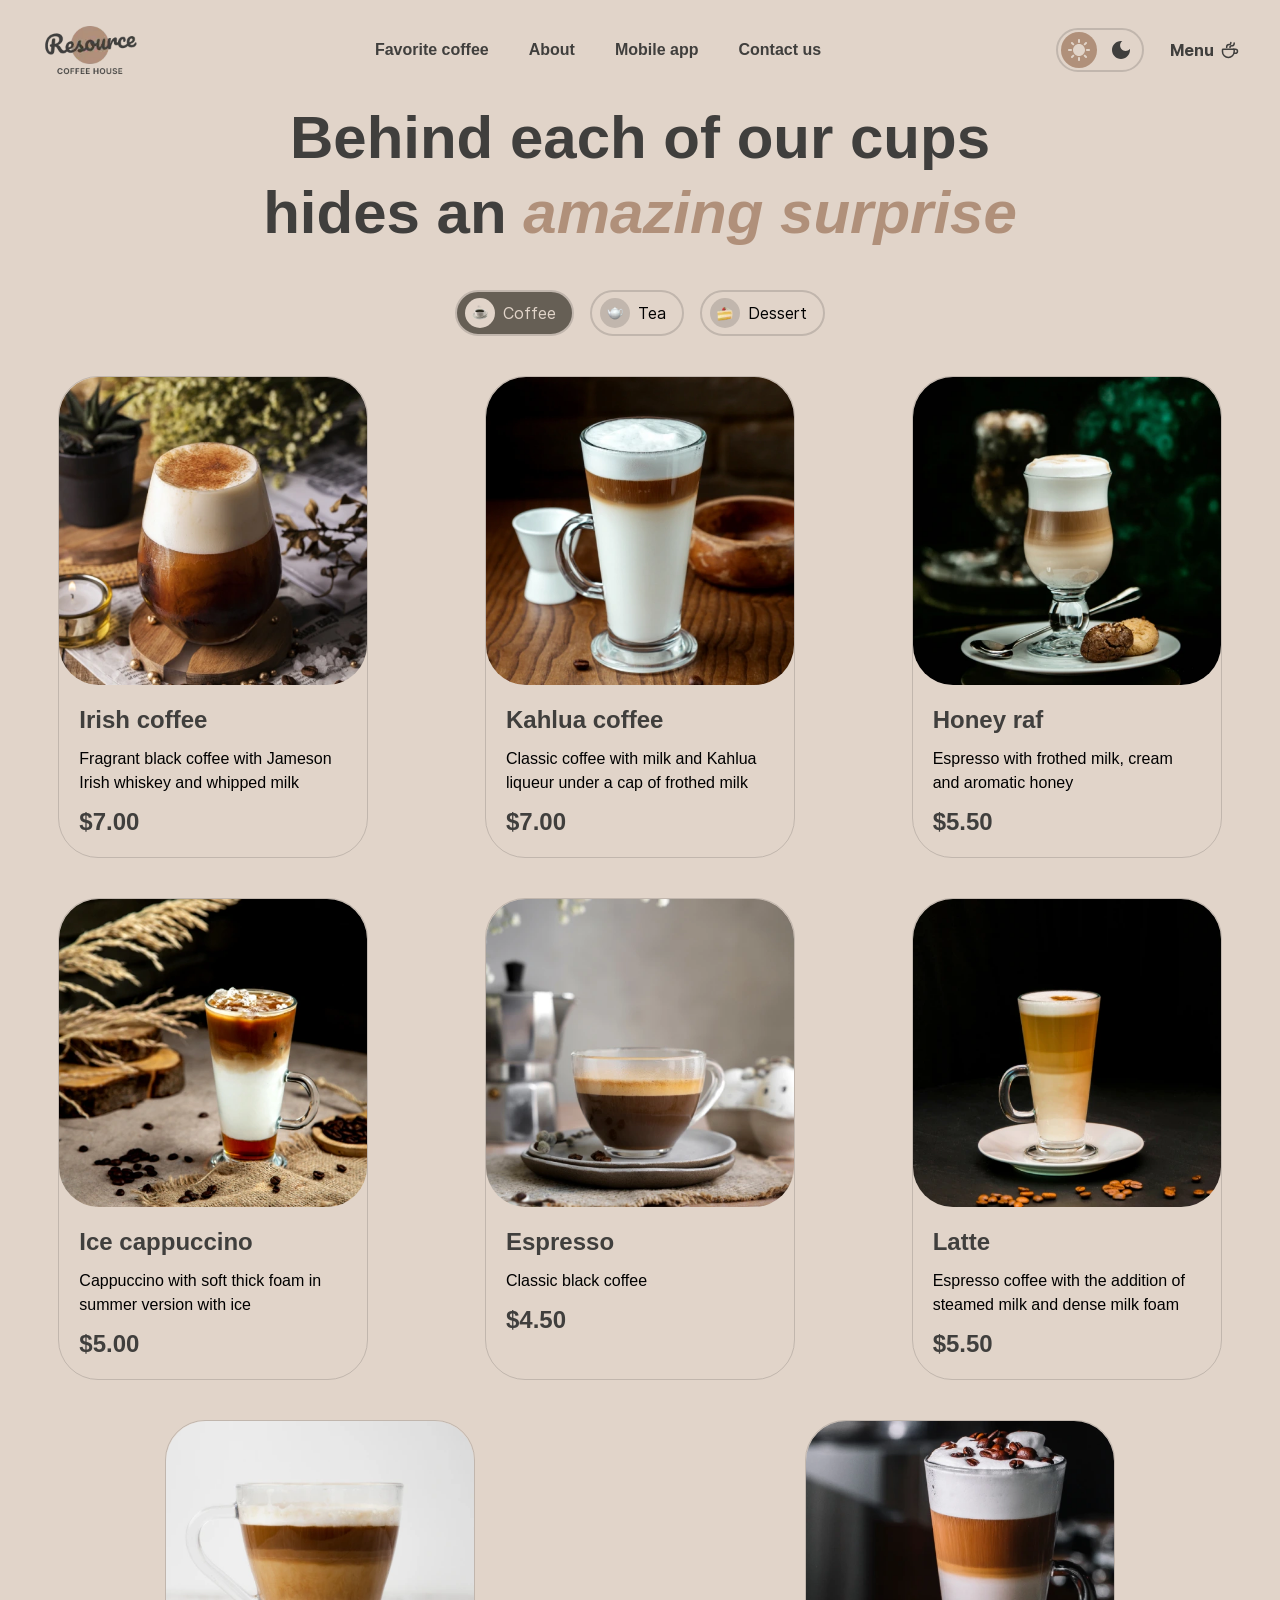
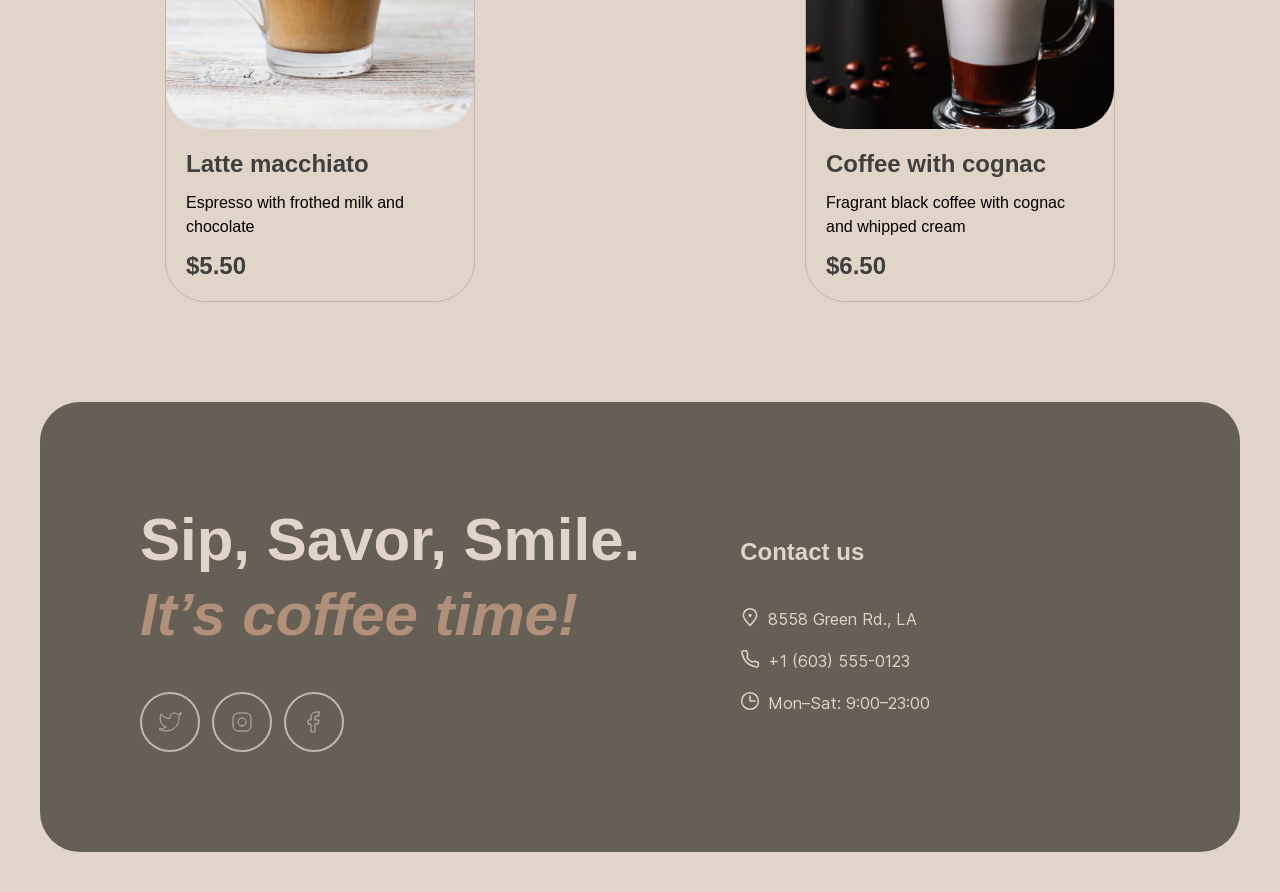
==== category.html @ 5b62dd8b "feat: add footer" ====
<!DOCTYPE html>
<html lang="en">
<head>
  <meta charset="UTF-8">
  <meta name="viewport" content="width=device-width, initial-scale=1.0">
  <link rel="icon" type="image/svg+xml" href="./assets/coffee-cup-icon.svg">
  <link rel="stylesheet" href="./css/reset.css">
  <link rel="stylesheet" href="./css/fonts.css">
  <link rel="stylesheet" href="./css/style.css">
  <script src="./index.js" defer></script>
  <title>Coffee House</title>
</head>
<body>
  <header class="header">
    <div class="container">
      <div class="header__wrapper">
          <a href="/" class="header__logo">
            <img src="./assets/main-logo.webp" alt="Coffee house logo" class="header__logo-img">
          </a>

          <nav class="header__nav nav">
            <ul class="nav__list">
              <li class="nav__item">
                <a href="./#favorite" class="nav__link">Favorite coffee</a>
              </li>
              <li class="nav__item">
                <a href="./#about" class="nav__link">About</a>
              </li>
              <li class="nav__item">
                <a href="./#mobile_app" class="nav__link">Mobile app</a>
              </li>
              <li class="nav__item">
                <a href="./#contact_us" class="nav__link">Contact us</a>
              </li>
            </ul>
          </nav>

          <div class="header__panel">
            <div class="header__theme">
              <div class="header__theme-item header__theme-item_light header__theme_active"></div>
              <div class="header__theme-item header__theme-item_dark"></div>
            </div>

            <div class="header__burger burger">
              <button type="button" class="burger__btn">
                Menu
              </button>
            </div>
          </div>
      </div>
    </div>
  </header>

  <main class="main__category">
    <div class="container">
      <h1 class="main__title">
        Behind each of our cups hides an 
        <span class="text-accent">
          amazing surprise
        </span>
      </h1>

      <div class="category__wrapper">
        <div class="categories">
          <button type="button" class="categories__item categories__item_active">
            <span class="categories__item-wrapper">
              <span class="categories__item-coffee"></span>
            </span>
            Coffee
          </button>
          <button type="button" class="categories__item">
            <span class="categories__item-wrapper">
              <span class="categories__item-tea"></span>
            </span>
            Tea
          </button>
          <button type="button" class="categories__item">
            <span class="categories__item-wrapper">
              <span class="categories__item-desert"></span>
            </span>
            Dessert
          </button>
        </div>

        <div class="categories__list">
          <div class="categories__card">
            <img src="./assets/coffee-1.webp" alt="Irish coffee" class="categories__preview">
            <div class="categories__info">
              <h2 class="categories__title">Irish coffee</h2>
              <p class="categories__description">Fragrant black coffee with Jameson Irish whiskey and whipped milk</p>
              <span class="categories__price">$7.00</span>
            </div>
          </div>

          <div class="categories__card">
            <img src="./assets/coffee-2.webp" alt="Kahlua coffee" class="categories__preview">
            <div class="categories__info">
              <h2 class="categories__title">Kahlua coffee</h2>
              <p class="categories__description">Classic coffee with milk and Kahlua liqueur under a cap of frothed milk</p>
              <span class="categories__price">$7.00</span>
            </div>
          </div>

          <div class="categories__card">
            <img src="./assets/coffee-3.webp" alt="Honey raf" class="categories__preview">
            <div class="categories__info">
              <h2 class="categories__title">Honey raf</h2>
              <p class="categories__description">Espresso with frothed milk, cream and aromatic honey</p>
              <span class="categories__price">$5.50</span>
            </div>
          </div>

          <div class="categories__card">
            <img src="./assets/coffee-4.webp" alt="Ice cappuccino" class="categories__preview">
            <div class="categories__info">
              <h2 class="categories__title">Ice cappuccino</h2>
              <p class="categories__description">Cappuccino with soft thick foam in summer version with ice</p>
              <span class="categories__price">$5.00</span>
            </div>
          </div>

          <div class="categories__card">
            <img src="./assets/coffee-5.webp" alt="Espresso" class="categories__preview">
            <div class="categories__info">
              <h2 class="categories__title">Espresso</h2>
              <p class="categories__description">Classic black coffee</p>
              <span class="categories__price">$4.50</span>
            </div>
          </div>

          <div class="categories__card">
            <img src="./assets/coffee-6.webp" alt="Latte" class="categories__preview">
            <div class="categories__info">
              <h2 class="categories__title">Latte</h2>
              <p class="categories__description">Espresso coffee with the addition of steamed milk and dense milk foam</p>
              <span class="categories__price">$5.50</span>
            </div>
          </div>

          <div class="categories__card">
            <img src="./assets/coffee-7.webp" alt="Latte macchiato" class="categories__preview">
            <div class="categories__info">
              <h2 class="categories__title">Latte macchiato</h2>
              <p class="categories__description">Espresso with frothed milk and chocolate</p>
              <span class="categories__price">$5.50</span>
            </div>
          </div>

          <div class="categories__card">
            <img src="./assets/coffee-8.webp" alt="Coffee with cognac" class="categories__preview">
            <div class="categories__info">
              <h2 class="categories__title">Coffee with cognac</h2>
              <p class="categories__description">Fragrant black coffee with cognac and whipped cream</p>
              <span class="categories__price">$6.50</span>
            </div>
          </div>

          <div class="categories__load">
            <span class="categories__load-img"></span>
          </div>
        </div>
      </div>
    </div>
  </main>

  <footer id="contact_us" class="footer">
    <div class="container">
      <div class="footer__wrapper">
        <div class="footer__content">
          <div class="footer__media">
            <h3 class="footer__title">
              Sip, Savor, Smile.
              <span class="text-accent">
                It’s coffee time!
              </span>
            </h3>

            <div class="footer__socials">
              <a href="https://www.x.com" target="_blank" class="footer__socials-twitter"></a>
              <a href="https://www.instagram.com" target="_blank" class="footer__socials-instagram"></a>
              <a href="https://www.facebook.com" target="_blank" class="footer__socials-facebook"></a>
            </div>
          </div>

          <div class="footer__contacs">
            <span class="footer__heading">Contact us</span>
            <div class="footer__info">
              <a href="https://www.google.com/maps/search/8558+Green+Rd.,+LA/@48.5137282,-122.3373886,17z/data=!3m1!4b1?entry=ttu&g_ep=EgoyMDI2MDkxNi4wIKXMDSoASAFQAw%3D%3D" rel="noopener noreferrer" target="_blank" class="footer__info-geo">8558 Green Rd., LA</a>
              <a href="tel:+16035550123" class="footer__info-phone">+1 (603) 555-0123</a>
              <span class="footer__info-timezone">Mon–Sat: 9:00–23:00</span>
            </div>
          </div>
        </div>
      </div>
    </div>
  </footer>
</body>
</html>
---- css/fonts.css ----
@font-face {
    font-family: 'Inter';
    src: local('Inter Bold Italic'), local('Inter-BoldItalic'),
        url('../fonts/inter/Inter-BoldItalic.eot?#iefix') format('embedded-opentype'),
        url('../fonts/inter/Inter-BoldItalic.woff2') format('woff2'),
        url('../fonts/inter/Inter-BoldItalic.woff') format('woff'),
        url('../fonts/inter/Inter-BoldItalic.ttf') format('truetype');
    font-weight: bold;
    font-style: italic;
}

@font-face {
    font-family: 'Inter';
    src: local('Inter Medium Italic'), local('Inter-MediumItalic'),
        url('../fonts/inter/Inter-MediumItalic.eot?#iefix') format('embedded-opentype'),
        url('../fonts/inter/Inter-MediumItalic.woff2') format('woff2'),
        url('../fonts/inter/Inter-MediumItalic.woff') format('woff'),
        url('../fonts/inter/Inter-MediumItalic.ttf') format('truetype');
    font-weight: 500;
    font-style: italic;
}

@font-face {
    font-family: 'Inter';
    src: local('Inter Thin Italic BETA'), local('Inter-ThinItalicBETA'),
        url('../fonts/inter/Inter-ThinItalicBETA.eot?#iefix') format('embedded-opentype'),
        url('../fonts/inter/Inter-ThinItalicBETA.woff2') format('woff2'),
        url('../fonts/inter/Inter-ThinItalicBETA.woff') format('woff'),
        url('../fonts/inter/Inter-ThinItalicBETA.ttf') format('truetype');
    font-weight: 100;
    font-style: italic;
}

@font-face {
    font-family: 'Inter';
    src: local('Inter Regular'), local('Inter-Regular'),
        url('../fonts/inter/Inter-Regular.eot?#iefix') format('embedded-opentype'),
        url('../fonts/inter/Inter-Regular.woff2') format('woff2'),
        url('../fonts/inter/Inter-Regular.woff') format('woff'),
        url('../fonts/inter/Inter-Regular.ttf') format('truetype');
    font-weight: normal;
    font-style: normal;
}

@font-face {
    font-family: 'Inter';
    src: local('Inter Black'), local('Inter-Black'),
        url('../fonts/inter/Inter-Black.eot?#iefix') format('embedded-opentype'),
        url('../fonts/inter/Inter-Black.woff2') format('woff2'),
        url('../fonts/inter/Inter-Black.woff') format('woff'),
        url('../fonts/inter/Inter-Black.ttf') format('truetype');
    font-weight: 900;
    font-style: normal;
}

@font-face {
    font-family: 'Inter';
    src: local('Inter Black Italic'), local('Inter-BlackItalic'),
        url('../fonts/inter/Inter-BlackItalic.eot?#iefix') format('embedded-opentype'),
        url('../fonts/inter/Inter-BlackItalic.woff2') format('woff2'),
        url('../fonts/inter/Inter-BlackItalic.woff') format('woff'),
        url('../fonts/inter/Inter-BlackItalic.ttf') format('truetype');
    font-weight: 900;
    font-style: italic;
}

@font-face {
    font-family: 'Inter';
    src: local('Inter Light BETA'), local('Inter-LightBETA'),
        url('../fonts/inter/Inter-LightBETA.eot?#iefix') format('embedded-opentype'),
        url('../fonts/inter/Inter-LightBETA.woff2') format('woff2'),
        url('../fonts/inter/Inter-LightBETA.woff') format('woff'),
        url('../fonts/inter/Inter-LightBETA.ttf') format('truetype');
    font-weight: 300;
    font-style: normal;
}

@font-face {
    font-family: 'Inter';
    src: local('Inter Semi Bold'), local('Inter-SemiBold'),
        url('../fonts/inter/Inter-SemiBold.eot?#iefix') format('embedded-opentype'),
        url('../fonts/inter/Inter-SemiBold.woff2') format('woff2'),
        url('../fonts/inter/Inter-SemiBold.woff') format('woff'),
        url('../fonts/inter/Inter-SemiBold.ttf') format('truetype');
    font-weight: 600;
    font-style: normal;
}

@font-face {
    font-family: 'Inter';
    src: local('Inter Extra Bold Italic'), local('Inter-ExtraBoldItalic'),
        url('../fonts/inter/Inter-ExtraBoldItalic.eot?#iefix') format('embedded-opentype'),
        url('../fonts/inter/Inter-ExtraBoldItalic.woff2') format('woff2'),
        url('../fonts/inter/Inter-ExtraBoldItalic.woff') format('woff'),
        url('../fonts/inter/Inter-ExtraBoldItalic.ttf') format('truetype');
    font-weight: 800;
    font-style: italic;
}

@font-face {
    font-family: 'Inter';
    src: local('Inter Bold'), local('Inter-Bold'),
        url('../fonts/inter/Inter-Bold.eot?#iefix') format('embedded-opentype'),
        url('../fonts/inter/Inter-Bold.woff2') format('woff2'),
        url('../fonts/inter/Inter-Bold.woff') format('woff'),
        url('../fonts/inter/Inter-Bold.ttf') format('truetype');
    font-weight: bold;
    font-style: normal;
}

@font-face {
    font-family: 'Inter';
    src: local('Inter Extra Light Italic BETA'), local('Inter-ExtraLightItalicBETA'),
        url('../fonts/inter/Inter-ExtraLightItalicBETA.eot?#iefix') format('embedded-opentype'),
        url('../fonts/inter/Inter-ExtraLightItalicBETA.woff2') format('woff2'),
        url('../fonts/inter/Inter-ExtraLightItalicBETA.woff') format('woff'),
        url('../fonts/inter/Inter-ExtraLightItalicBETA.ttf') format('truetype');
    font-weight: 200;
    font-style: italic;
}

@font-face {
    font-family: 'Inter';
    src: local('Inter Extra Light BETA'), local('Inter-ExtraLightBETA'),
        url('../fonts/inter/Inter-ExtraLightBETA.eot?#iefix') format('embedded-opentype'),
        url('../fonts/inter/Inter-ExtraLightBETA.woff2') format('woff2'),
        url('../fonts/inter/Inter-ExtraLightBETA.woff') format('woff'),
        url('../fonts/inter/Inter-ExtraLightBETA.ttf') format('truetype');
    font-weight: 200;
    font-style: normal;
}

@font-face {
    font-family: 'Inter';
    src: local('Inter Extra Bold'), local('Inter-ExtraBold'),
        url('../fonts/inter/Inter-ExtraBold.eot?#iefix') format('embedded-opentype'),
        url('../fonts/inter/Inter-ExtraBold.woff2') format('woff2'),
        url('../fonts/inter/Inter-ExtraBold.woff') format('woff'),
        url('../fonts/inter/Inter-ExtraBold.ttf') format('truetype');
    font-weight: 800;
    font-style: normal;
}

@font-face {
    font-family: 'Inter';
    src: local('Inter Thin BETA'), local('Inter-ThinBETA'),
        url('../fonts/inter/Inter-ThinBETA.eot?#iefix') format('embedded-opentype'),
        url('../fonts/inter/Inter-ThinBETA.woff2') format('woff2'),
        url('../fonts/inter/Inter-ThinBETA.woff') format('woff'),
        url('../fonts/inter/Inter-ThinBETA.ttf') format('truetype');
    font-weight: 100;
    font-style: normal;
}

@font-face {
    font-family: 'Inter';
    src: local('Inter Light Italic BETA'), local('Inter-LightItalicBETA'),
        url('../fonts/inter/Inter-LightItalicBETA.eot?#iefix') format('embedded-opentype'),
        url('../fonts/inter/Inter-LightItalicBETA.woff2') format('woff2'),
        url('../fonts/inter/Inter-LightItalicBETA.woff') format('woff'),
        url('../fonts/inter/Inter-LightItalicBETA.ttf') format('truetype');
    font-weight: 300;
    font-style: italic;
}

@font-face {
    font-family: 'Inter';
    src: local('Inter Italic'), local('Inter-Italic'),
        url('../fonts/inter/Inter-Italic.eot?#iefix') format('embedded-opentype'),
        url('../fonts/inter/Inter-Italic.woff2') format('woff2'),
        url('../fonts/inter/Inter-Italic.woff') format('woff'),
        url('../fonts/inter/Inter-Italic.ttf') format('truetype');
    font-weight: normal;
    font-style: italic;
}

@font-face {
    font-family: 'Inter';
    src: local('Inter Semi Bold Italic'), local('Inter-SemiBoldItalic'),
        url('../fonts/inter/Inter-SemiBoldItalic.eot?#iefix') format('embedded-opentype'),
        url('../fonts/inter/Inter-SemiBoldItalic.woff2') format('woff2'),
        url('../fonts/inter/Inter-SemiBoldItalic.woff') format('woff'),
        url('../fonts/inter/Inter-SemiBoldItalic.ttf') format('truetype');
    font-weight: 600;
    font-style: italic;
}

@font-face {
    font-family: 'Inter';
    src: local('Inter Medium'), local('Inter-Medium'),
        url('../fonts/inter/Inter-Medium.eot?#iefix') format('embedded-opentype'),
        url('../fonts/inter/Inter-Medium.woff2') format('woff2'),
        url('../fonts/inter/Inter-Medium.woff') format('woff'),
        url('../fonts/inter/Inter-Medium.ttf') format('truetype');
    font-weight: 500;
    font-style: normal;
}
---- css/style.css ----
:root {
  --text-primary: #403f3d;
  --text-primary-btn: #403f3d;
  --main-color: #e1d4c9;
  --main-color-bg: #e1d4c9;
  --text-link-hover: #b0907a;
  --switcher-border: #c1b6ad;
  --switcher-active: #b0907a;
  --text-accent: #b0907a;
  --slider-btns-color: #665F55;
  --pagination-color: #C1B6AD;
  --pagination-color-active: #665F55;
  --download-btns-color: #665f55;
  --footer-bg: #665F55;
  --socials-color: #c1b6ad;
  --category-bg: #665F55;
  --category-text: #c1b6ad;

  --transition-primary: all .2s ease;

  scroll-behavior: smooth; 
}

:root.theme__dark {
  --main-color-bg: #292826;
  --main-color: #e1d4c9;
  --text-primary: #e1d4c9;
  --text-primary-btn: #403f3d;
  --footer-bg: #403f3d;
  --category-bg: #403f3d;
  --category-text: #c1b6ad;
}

html.theme__dark .header__logo-img {
  content: url("../assets/logo-white.webp");
}

html.theme__dark .categories__item:not(.categories__item_active) {
  color: var(--category-text);
}

html.theme__dark .categories__item.categories__item_active {
  border: 0px solid transparent;
}

html.theme__dark .categories__item {
  border: 1px solid var(--category-text);
}

html.theme__dark .categories__item-wrapper {
  background-color: var(--main-color-bg);
}

html.theme__dark .categories__description {
  color: var(--text-primary);
}

body {
  font-family: 'Inter', sans-serif;
  font-style: normal;
  font-size: 16px;
  font-weight: normal;
  line-height: 140%;

  background-color: var(--main-color-bg);
}

.header, .main, .footer {
  margin: 0 40px;
}

.container {
  max-width: 1360px;
  margin: 0 auto;
}

.primary-btn {
  width: 200px;
  height: 64px;

  font-weight: bold;
  color: var(--text-primary-btn);

  border-radius: 32px;

  background-color: var(--main-color);

  transition: var(--transition-primary);
}

.text-accent {
  font-family: 'Inter Semi Bold Italic', sans-serif;
  font-weight: bold;
  font-style: italic;
  color: var(--text-accent);
}

/* header section */

.header {
  margin-top: 20px;
}

.header__wrapper {
  height: 60px;

  display: flex;
  flex-wrap: wrap;
  justify-content: space-between;
  align-items: center;
}

.header__logo {
  width: 100px;

  transition: var(--transition-primary);
}

.header__logo:hover {
  opacity: .7;
}

.nav__list {
  display: flex;
  justify-content: space-between;
  gap: 40px;
}

.nav__item {
  font-family: 'Inter Semi Bold', sans-serif;
  line-height: 150%;
  font-weight: bold;
}

.nav__link {
  color: var(--text-primary);
  transition: var(--transition-primary);
  border-bottom: 2px solid transparent;
}

.nav__link:hover {
  border-bottom: 2px solid var(--text-primary);
}

.header__panel {
  display: flex;
  justify-content: space-between;
  align-items: center;

  max-width: 184px;
  width: 100%;
}

.header__theme {
  width: 88px;
  height: 44px;

  display: flex;
  justify-content: center;
  align-items: center;
  gap: 6px;

  border: 2px solid var(--switcher-border);
  border-radius: 22px;

  padding: 3px;
}

.header__theme-item {
  cursor: pointer;

  width: 36px;
  height: 36px;

  border-radius: 18px;

  display: flex;
  
  background-repeat: no-repeat;
  background-position: center center;

  transition: var(--transition-primary);
}

.header__theme-item_light {
  background-image: url('../assets/sun-icon.svg');
}

.header__theme-item_dark {
  background-image: url('../assets/moon-icon.svg');
}

.header__theme-item_dark:hover {
  background-color: var(--slider-btns-color);
  background-image: url('../assets/moon-inverse-icon.svg');
}

.header__theme_active {
  background-color: var(--switcher-active);
}

.burger__btn {
  font-weight: bold;

  color: var(--text-primary);

  display: flex;
  justify-content: space-between;
  gap: 6px;

  transition: var(--transition-primary);
}

.burger__btn:hover {
  opacity: .7;
}

.burger__btn::after {
  content: '';

  width: 20px;
  height: 20px;

  display: flex;

  background-repeat: no-repeat;
  background-position: center center;
  background-image: url('../assets/coffee-cup-icon.svg');
}

/* main section */

.main {
  margin-top: 20px;
}

.main__offer {
  height: 644px;

  display: flex;

  background-image: url('../assets/main-preview.webp');
  background-repeat: no-repeat;
  background-position: center center;
  background-size: cover;

  border-radius: 40px;
}

.offer__wrapper {
  max-width: 530px;
  height: 444px;

  display: flex;
  flex-wrap: wrap;
  
  margin: 100px;
}

.offer__title {
  height: 228px;
  
  font-family: 'Inter Semi Bold', sans-serif;
  font-size: 72px;
  font-weight: bold;
  line-height: 105%;
  color: var(--main-color);
}

.offer__text {
  font-family: 'Inter Regular', sans-serif;
  color: var(--main-color);

  align-self: center;
}

.offer__btn {
  display: flex;
  justify-content: center;
  align-items: center;
  align-self: end;
  gap: 8px;
}

.offer__btn::after {
  content: "";

  width: 0px;
  height: 0px;

  background-image: url('../assets/coffee-cup-icon.svg');
  background-position: center center;
  background-repeat: no-repeat;
  
  opacity: 0;
  transition: var(--transition-primary);
}

.offer__btn:hover::after {
  opacity: 1;
  width: 20px;
  height: 20px;
}

/* main slider section */

.main__slider {
  margin-top: 100px;
}

.slider {
  padding: 0 4px;
}

.slider__title {
  font-family: 'Inter Semi Bold', sans-serif;
  font-size: 60px;
  line-height: 125%;
  color: var(--text-primary);

  text-align: center;
}

.slider__wrapper {
  display: flex;
  justify-content: space-between;
  align-items: center;

  width: 100%;

  margin-top: 40px;
}

.slider__list {
  width: 480px;
}

.slider__btn {
  width: 60px;
  height: 60px;

  border: 2px solid var(--slider-btns-color);
  border-radius: 30px;

  color: var(--slider-btns-color);

  background-image: url('../assets/arrow.svg');
  background-repeat: no-repeat;
  background-position: center center;

  transition: var(--transition-primary), transform 0s, background-image 0s;
}

.slider__btn:hover {
  background-color: var(--slider-btns-color);
}

.slider__btn_left:hover {
  background-image: url('../assets/arrow-left-light.svg');

  transform: rotate(0deg);
}

.slider__btn_right {
  transform: rotate(180deg);
}

.slider__btn_right:hover {
  background-image: url('../assets/arrow-right-light.svg');

  transform: rotate(0deg);
}

.slider__item {
  display: flex;
  flex-wrap: wrap;
  justify-content: center;
  align-items: center;

  text-align: center;
}

.slider__info {
  margin-top: 20px;
  padding: 0 15px;
}

.slider__heading, .slider__price {
  font-family: 'Inter Semi Bold', sans-serif;
  font-size: 24px;
  font-weight: bold;
  line-height: 125%;
  color: var(--text-primary);
}

.slider__description {
  margin-top: 16px;

  font-family: 'Inter Regular', sans-serif;
  font-size: 16px;
  line-height: 150%;
  color: var(--text-primary);
}

.slider__price {
  display: block;

  margin-top: 16px;
}

.slider__pagination {
  display: flex;
  justify-content: center;
  gap: 12px;

  margin-top: 40px;
}

.pagination__item {
  cursor: pointer;

  display: block;

  width: 40px;
  height: 4px;

  background-color: var(--pagination-color);

  border-radius: 2px;

  transition: var(--transition-primary);
}

.pagination__item_active {
  background-color: var(--pagination-color-active);
}

.pagination__item:not(.pagination__item_active):hover {
  background-color: var(--pagination-color-active);
}

/* about section */

.about__section {
  margin-top: 100px;
}

.about__description {
  font-family: 'Inter Semi Bold', sans-serif;
  font-size: 60px;
  font-weight: bold;
  line-height: 125%;
  color: var(--text-primary);

  text-align: justify;
}

.about_wrapper {
  max-height: 1060px;

  margin-top: 40px;

  display: grid;
  grid-template-columns: repeat(2, 1fr);
  grid-template-rows: repeat(4, 1fr);
  gap: 40px;
  grid-template-areas: 
    "left-top right-top"
    "left-top right-bottom"
    "left-top right-bottom"
    "left-bottom right-bottom";
}

.about__preview {
  border-radius: 20px;

  width: 100%;
  height: 100%;
  object-fit: cover; 
}

.about__preview:nth-child(1) {
  grid-area: left-top;
}

.about__preview:nth-child(2) {
  grid-area: left-bottom;
}

.about__preview:nth-child(3) {
  grid-area: right-top;
}

.about__preview:nth-child(4) {
  grid-area: right-bottom;
}

/* download section */

.download__section {
  margin-top: 100px;
}

.download__wrapper {
  display: flex;
  justify-content: space-between;
  align-items: center;
}

.download__info {
  width: 630px;
  height: 342px;

  display: flex;
  flex-wrap: wrap;
  align-content: space-between;

  color: var(--text-primary);
}

.download__title {
  font-family: 'Inter Semi Bold', sans-serif;
  font-size: 60px;
  font-weight: bold;
  line-height: 125%;
  color: var(--text-primary);
}

.download__preview {
  max-width: 615px;
}

.download__description {
  font-family: 'Inter Regular', sans-serif;
  font-size: 16px;
  line-height: 150%;
}

.download__buttons {
  width: 420px;
  height: 64px;

  display: flex;
  justify-content: space-between;
}

.download__button {
  width: 200px;
  height: 100%;

  display: flex;
  align-items: center;
  gap: 8px;
  
  border: 2px solid var(--download-btns-color);
  border-radius: 100px;

  padding-left: 20px;

  transition: var(--transition-primary);
}

.download__button:hover {
  background-color: var(--download-btns-color);
}

.download__button-apple, .download__button-android {
  display: flex;
  flex-direction: column;
  justify-content: center;
  align-items: start;
}

.download__button:has(.download__button-apple)::before, .download__button:has(.download__button-android)::before {
  content: '';

  display: flex;

  background-repeat: no-repeat;
  background-position: center center;

  width: 36px;
  height: 36px;
}

.download__button:has(.download__button-apple)::before {
  background-image: url('../assets/apple-icon.svg');
}

.download__button:has(.download__button-android)::before {
  background-image: url('../assets/google-play-icon.svg');
}

.download__button span:nth-child(1) {
  font-family: 'Inter Semi Bold', sans-serif;
  line-height: 140%;
  font-weight: bold;
  font-size: 10px;
}

.download__button span:nth-child(2) {
  font-family: 'Inter Semi Bold', sans-serif;
  line-height: 150%;
  font-weight: bold;
  font-size: 16px;
}

.download__button:has(.download__button-apple):hover::before {
  background-image: url('../assets/apple-icon-light.svg');
}

.download__button:has(.download__button-android):hover::before {
  background-image: url('../assets/android-icon-light.svg');
}

.download__button:hover span, .download__button:hover span {
  color: var(--main-color);
}

/* footer */

.footer__wrapper {
  margin: 100px 0 40px;

  height: 450px;

  display: flex;

  background-color: var(--footer-bg);

  border-radius: 40px;
}

.footer__content {
  display: flex;
  gap: 100px;

  margin: 100px 0 100px 100px;
}

.footer__media {
  display: flex;
  flex-direction: column;
  gap: 40px;
}

.footer__title {
  display: flex;
  flex-direction: column;

  font-family: 'Inter Semi Bold', sans-serif;
  font-size: 60px;
  font-weight: bold;
  line-height: 125%;

  color: var(--main-color);
}

.footer__socials {
  display: flex;
  gap: 12px;
}

.footer__socials > a {
  cursor: pointer;

  width: 60px;
  height: 60px;

  display: flex;
  justify-content: center;
  align-items: center;

  border-radius: 30px;
  border: 2px solid var(--socials-color);

  background-repeat: no-repeat;
  background-position: center center;

  transition: var(--transition-primary);
}

.footer__socials-twitter::before,
.footer__socials-instagram::before,
.footer__socials-facebook::before {
  content: '';

  background-color: var(--socials-color);
  
  -webkit-mask-size: contain;
  mask-size: contain;
  -webkit-mask-repeat: no-repeat;
  mask-repeat: no-repeat;

  width: 24px;
  height: 24px;
  
  display: flex;
}

.footer__socials-twitter::before {
  -webkit-mask-image: url('../assets/twitter-icon.svg');
  mask-image: url('../assets/twitter-icon.svg');
}

.footer__socials-facebook::before {
  -webkit-mask-image: url('../assets/facebook-icon.svg');
  mask-image: url('../assets/facebook-icon.svg');
}

.footer__socials-instagram::before {
  -webkit-mask-image: url('../assets/instagram-icon.svg');
  mask-image: url('../assets/instagram-icon.svg');
}

.footer__socials-twitter:hover,
.footer__socials-instagram:hover,
.footer__socials-facebook:hover {
  background-color: var(--socials-color);
}

.footer__socials-twitter:hover::before,
.footer__socials-instagram:hover::before,
.footer__socials-facebook:hover::before {
  background-color: var(--text-primary);
}

.footer__contacs {
  display: flex;
  flex-direction: column;
  justify-content: center;
}

.footer__heading {
  font-family: 'Inter Semi Bold', sans-serif;
  font-size: 24px;
  font-weight: bold;
  line-height: 125%;
  color: var(--main-color);
}

.footer__info {
  margin-top: 40px;

  display: flex;
  flex-direction: column;
  justify-content: space-between;
  gap: 16px;
}

.footer__info > a, .footer__info > span {
  display: flex;
  gap: 8px;

  font-family: 'Inter', sans-serif;
  font-style: normal;
  font-size: 16px;
  font-weight: normal;
  line-height: 150%;

  color: var(--main-color);

  transition: var(--transition-primary);

  border-bottom: 2px solid transparent;
}

.footer__info-geo:hover, .footer__info-phone:hover {
  border-bottom: 2px solid var(--main-color);
}

.footer__info-geo::before, .footer__info-phone::before, .footer__info-timezone::before {
  content: '';

  width: 20px;
  height: 20px;

  display: flex;

  background-repeat: no-repeat;
  background-position: center center;
}

.footer__info-geo::before {
  background-image: url('../assets/location-icon.svg');
}

.footer__info-phone::before {
  background-image: url('../assets/phone-icon.svg');
}

.footer__info-timezone::before {
  background-image: url('../assets/clock-icon.svg');
}

/* category page */

.main__category {
  margin-top: 20px;
}

.main__title {
  max-width: 800px;

  font-family: 'Inter Semi Bold', sans-serif;
  font-size: 60px;
  font-weight: bold;
  line-height: 125%;
  color: var(--text-primary);

  text-align: center;

  margin: 0 auto;
}

.category__wrapper {
  margin-top: 40px;
}

.categories {
  display: flex;
  justify-content: center;
  flex-direction: row;
  gap: 16px;
}

.categories__item {
  display: flex;
  align-items: center;
  gap: 8px;

  height: 46px;

  border-radius: 23px;

  border: 2px solid var(--category-text);

  font-family: 'Inter', sans-serif;
  font-style: normal;
  font-size: 16px;
  font-weight: normal;
  line-height: 140%;

  padding: 8px 16px 8px 8px;

  transition: var(--transition-primary);
}

.categories__item:hover {
  background-color: var(--category-bg);

  color: var(--main-color);
}

.categories__item_active {
  background-color: var(--category-bg);

  color: var(--main-color);
}

.categories__item-coffee,
.categories__item-tea,
.categories__item-desert {
  width: 16px;
  height: 24px;

  display: flex;

  background-repeat: no-repeat;
  background-position: center center;
  background-size: contain;
}

.categories__item-coffee {
  background-image: url('../assets/cup-coffee.webp');
}

.categories__item-tea {
  background-image: url('../assets/tea.webp');
}

.categories__item-desert {
  background-image: url('../assets/dessert.webp');
}

.categories__item-wrapper {
  width: 30px;
  height: 30px;

  display: flex;
  justify-content: center;
  align-items: center;

  border-radius: 15px;
  
  background-color: var(--main-color);
}

.categories__item:not(.categories__item_active) .categories__item-wrapper {
  background-color: var(--switcher-border);
}

.categories__list {
  display: flex;
  flex-wrap: wrap;
  justify-content: space-between;
}

.categories__card {
  width: 310px;

  margin-top: 40px;

  border: 1px solid var(--switcher-border);
  border-radius: 40px;
}

.categories__info {
  display: flex;
  flex-direction: column;
  gap: 12px;

  padding: 20px;
}

.categories__preview {
  border-radius: 40px;
}

.categories__title, .categories__price {
  font-family: 'Inter Semi Bold', sans-serif;
  font-size: 24px;
  font-weight: bold;
  line-height: 125%;
  color: var(--text-primary);
}

.categories__description {
  font-family: 'Inter Semi Bold', sans-serif;
  line-height: 150%;
  font-size: 16px;
}

.categories__load {
  display: none;
}

@media screen and (max-width: 1430px) {
  .categories__list {
    justify-content: space-around;
  }

  .categories__card {
    margin: 40px 20px 0;
  }
}

@media screen and (max-width: 1240px) {
  .download__wrapper {
    flex-direction: column;
    gap: 100px;
  }
}

@media screen and (max-width: 1080px) {
  .footer__wrapper {
    height: unset;
  }

  .footer__content {
    flex-direction: column;
  }
}

@media screen and (max-width: 1000px) {
  .about_wrapper {
    display: flex;
    flex-direction: column;
    max-height: unset;

    gap: 40px;
  }

  .about__preview:nth-child(2), .about__preview:nth-child(3) {
    display: none;
  }
}

@media screen and (max-width: 850px) {
  .nav__list {
    gap: 15px;
  }
}

@media screen and (max-width: 820px) {
  .offer__title {
    font-size: 42px;
  }

  .offer__title {
    height: auto;
  }
}

@media screen and (max-width: 800px) {
  .footer__content {
    margin: 50px auto;
  }
}

@media screen and (max-width: 768px) {
  .nav__list {
    display: none;
  }

  .offer__wrapper {
    margin-left: 60px;
  }

  .about__description {
    text-align: inherit;

    font-size: 58px;
  }

  .categories__card:nth-child(5),
  .categories__card:nth-child(6),
  .categories__card:nth-child(7),
  .categories__card:nth-child(8) {
    display: none;
  }

  .categories__load {
    cursor: pointer;

    width: 60px;
    height: 60px;

    display: flex;
    justify-content: center;
    align-items: center;

    border-radius: 30px;
    border: 1px solid var(--text-primary);

    transition: var(--transition-primary);

    margin-top: 40px;
  }

  .categories__load-img {
    background-repeat: no-repeat;
    background-position: center center;
    background-color: var(--text-primary);

    -webkit-mask-image: url('../assets/refresh.svg');
    mask-image: url('../assets/refresh.svg');
    -webkit-mask-size: contain;
    mask-size: contain;
    -webkit-mask-repeat: no-repeat;
    mask-repeat: no-repeat;

    width: 24px;
    height: 24px;
    
    display: flex;
  }

  .categories__load:hover {
    background-color: var(--text-primary);
  }

  .categories__load:hover .categories__load-img {
    background-color: var(--main-color);
  }
}

@media screen and (max-width: 680px) {
  .slider__title {
    font-size: 32px;
  }

  .slider__list {
    width: 350px;
  }

  .about__description {
    font-size: 32px;
  }

  .download__info {
    width: unset;
    height: unset;
    gap: 40px;
  }

  .download__title {
    font-size: 50px;
  }

  .download__preview {
    width: 100%;
  }

  .download__buttons {
    flex-direction: column;
    height: unset;
    gap: 20px;
  }

  .download__button {
    height: 64px;
  }

  .footer__title {
    font-size: 40px;
  }
}

@media screen and (max-width: 560px) {
  .header, .main, .footer {
    margin: 0 16px;
  }

  .offer__wrapper {
    margin: 60px 16px;
    height: auto;
  }

  .offer__title {
    font-size: 40px;
  }

  .main__offer {
    height: 522px;

    margin-top: 20px;
  }

  .slider__btn {
    display: none;
  }

  .slider__wrapper {
    justify-content: center;
  }
}

@media screen and (max-width: 480px) {
  .download__title {
    font-size: 34px;
  }

  .download__buttons {
    width: unset;
  }

  .footer__title {
    font-size: 32px;
  }
}

@media screen and (max-width: 420px) {
  .about__preview {
    height: 590px;
  }

  .footer__content {
    margin: 60px 16px;
  }
}
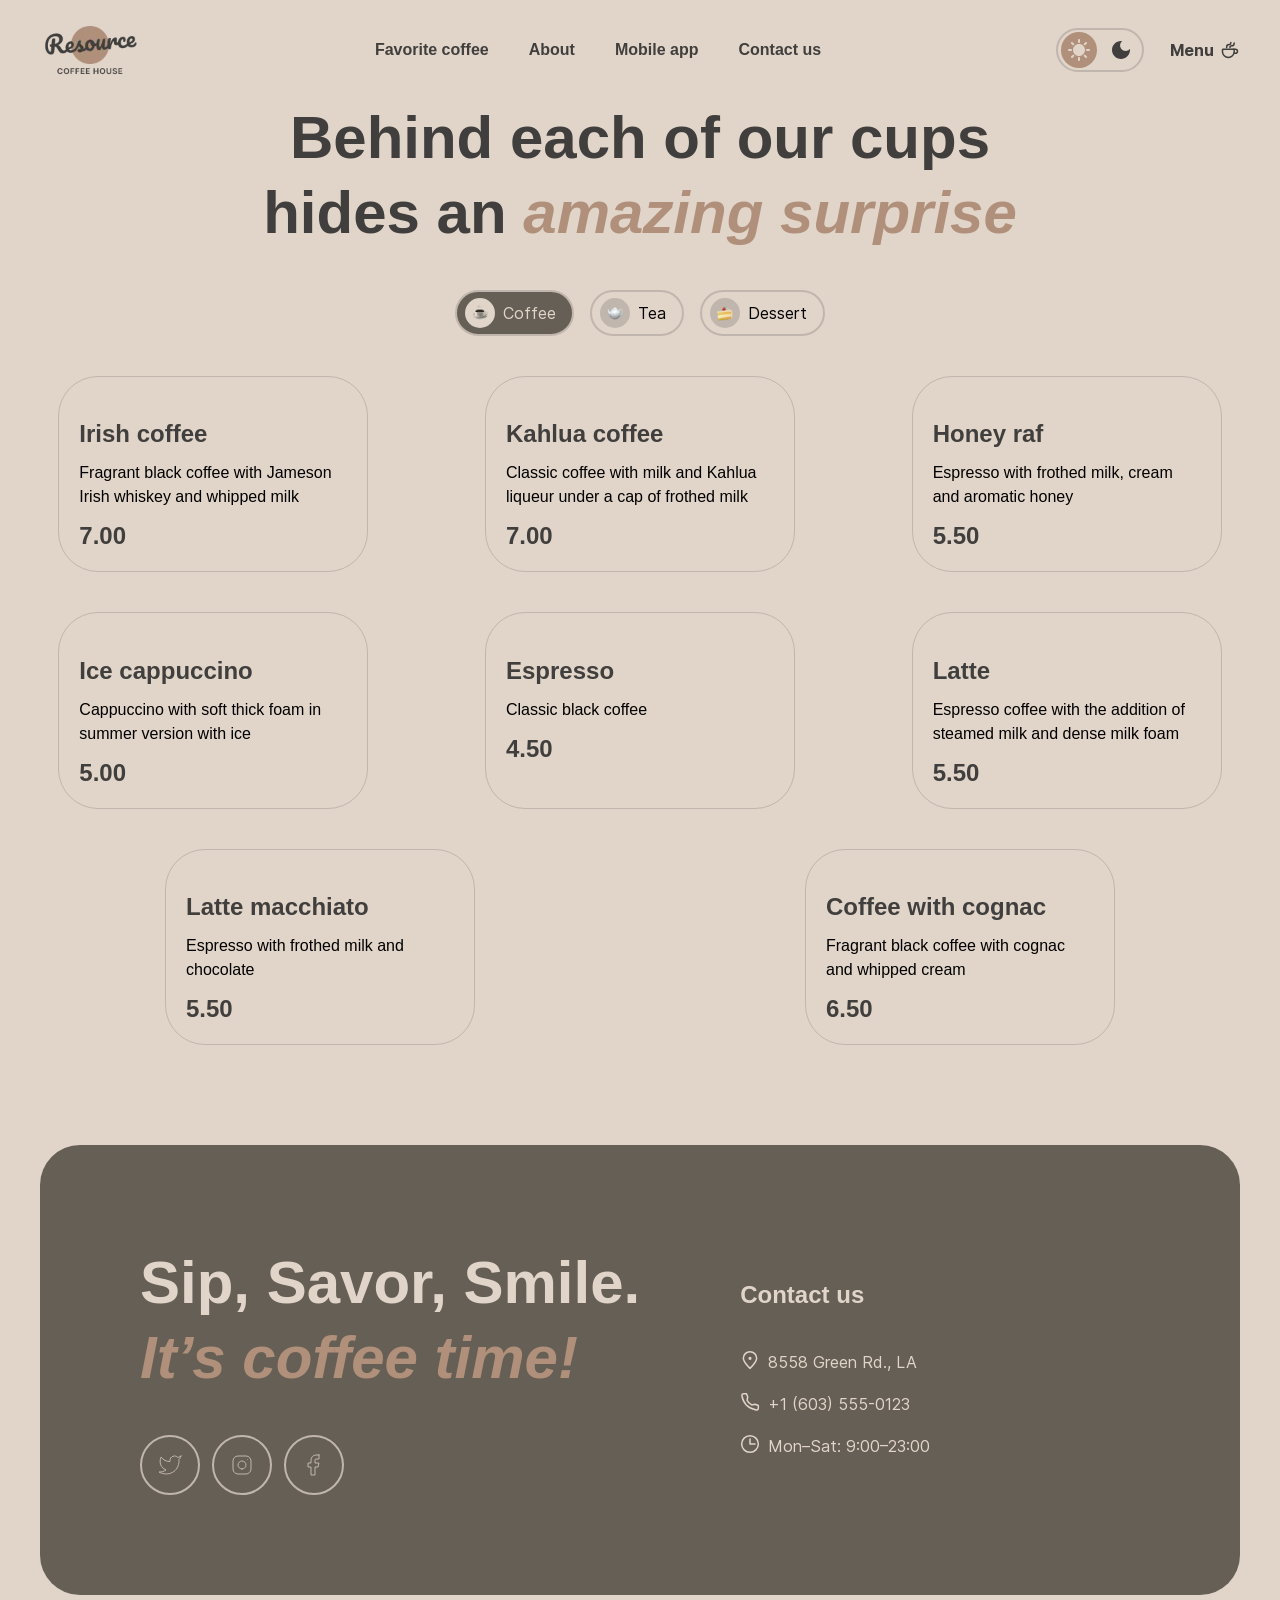
==== commit 0af0b9dd: "feat: add solution for the second part of the task" ====
--- a/category.html
+++ b/category.html
@@ -7,7 +7,10 @@
   <link rel="stylesheet" href="./css/reset.css">
   <link rel="stylesheet" href="./css/fonts.css">
   <link rel="stylesheet" href="./css/style.css">
+  <link rel="stylesheet" href="./css/modal.css">
   <script src="./index.js" defer></script>
+  <script src="./burger.js" defer></script>
+  <script type="module" src="./products.js" defer></script>
   <title>Coffee House</title>
 </head>
 <body>
@@ -45,6 +48,7 @@
               <button type="button" class="burger__btn">
                 Menu
               </button>
+              <button type="button" class="burger__menu"></button>
             </div>
           </div>
       </div>
@@ -62,19 +66,19 @@
 
       <div class="category__wrapper">
         <div class="categories">
-          <button type="button" class="categories__item categories__item_active">
+          <button type="button" class="categories__item categories__item_active" data-category="coffee">
             <span class="categories__item-wrapper">
               <span class="categories__item-coffee"></span>
             </span>
             Coffee
           </button>
-          <button type="button" class="categories__item">
+          <button type="button" class="categories__item" data-category="tea">
             <span class="categories__item-wrapper">
               <span class="categories__item-tea"></span>
             </span>
             Tea
           </button>
-          <button type="button" class="categories__item">
+          <button type="button" class="categories__item" data-category="dessert">
             <span class="categories__item-wrapper">
               <span class="categories__item-desert"></span>
             </span>
@@ -82,82 +86,10 @@
           </button>
         </div>
 
-        <div class="categories__list">
-          <div class="categories__card">
-            <img src="./assets/coffee-1.webp" alt="Irish coffee" class="categories__preview">
-            <div class="categories__info">
-              <h2 class="categories__title">Irish coffee</h2>
-              <p class="categories__description">Fragrant black coffee with Jameson Irish whiskey and whipped milk</p>
-              <span class="categories__price">$7.00</span>
-            </div>
-          </div>
+        <div class="categories__list"></div>
 
-          <div class="categories__card">
-            <img src="./assets/coffee-2.webp" alt="Kahlua coffee" class="categories__preview">
-            <div class="categories__info">
-              <h2 class="categories__title">Kahlua coffee</h2>
-              <p class="categories__description">Classic coffee with milk and Kahlua liqueur under a cap of frothed milk</p>
-              <span class="categories__price">$7.00</span>
-            </div>
-          </div>
-
-          <div class="categories__card">
-            <img src="./assets/coffee-3.webp" alt="Honey raf" class="categories__preview">
-            <div class="categories__info">
-              <h2 class="categories__title">Honey raf</h2>
-              <p class="categories__description">Espresso with frothed milk, cream and aromatic honey</p>
-              <span class="categories__price">$5.50</span>
-            </div>
-          </div>
-
-          <div class="categories__card">
-            <img src="./assets/coffee-4.webp" alt="Ice cappuccino" class="categories__preview">
-            <div class="categories__info">
-              <h2 class="categories__title">Ice cappuccino</h2>
-              <p class="categories__description">Cappuccino with soft thick foam in summer version with ice</p>
-              <span class="categories__price">$5.00</span>
-            </div>
-          </div>
-
-          <div class="categories__card">
-            <img src="./assets/coffee-5.webp" alt="Espresso" class="categories__preview">
-            <div class="categories__info">
-              <h2 class="categories__title">Espresso</h2>
-              <p class="categories__description">Classic black coffee</p>
-              <span class="categories__price">$4.50</span>
-            </div>
-          </div>
-
-          <div class="categories__card">
-            <img src="./assets/coffee-6.webp" alt="Latte" class="categories__preview">
-            <div class="categories__info">
-              <h2 class="categories__title">Latte</h2>
-              <p class="categories__description">Espresso coffee with the addition of steamed milk and dense milk foam</p>
-              <span class="categories__price">$5.50</span>
-            </div>
-          </div>
-
-          <div class="categories__card">
-            <img src="./assets/coffee-7.webp" alt="Latte macchiato" class="categories__preview">
-            <div class="categories__info">
-              <h2 class="categories__title">Latte macchiato</h2>
-              <p class="categories__description">Espresso with frothed milk and chocolate</p>
-              <span class="categories__price">$5.50</span>
-            </div>
-          </div>
-
-          <div class="categories__card">
-            <img src="./assets/coffee-8.webp" alt="Coffee with cognac" class="categories__preview">
-            <div class="categories__info">
-              <h2 class="categories__title">Coffee with cognac</h2>
-              <p class="categories__description">Fragrant black coffee with cognac and whipped cream</p>
-              <span class="categories__price">$6.50</span>
-            </div>
-          </div>
-
-          <div class="categories__load">
-            <span class="categories__load-img"></span>
-          </div>
+        <div class="categories__load">
+          <span class="categories__load-img"></span>
         </div>
       </div>
     </div>
@@ -194,5 +126,11 @@
       </div>
     </div>
   </footer>
+  <dialog class="modal">
+    <div class="modal__wrapper">
+      <div class="modal__content"></div>
+    </div>
+  </dialog>
+</div>
 </body>
 </html>
--- a/css/style.css
+++ b/css/style.css
@@ -16,6 +16,25 @@
   --socials-color: #c1b6ad;
   --category-bg: #665F55;
   --category-text: #c1b6ad;
+  --modal-bg: #E1D4C9;
+  --modal-line: #c1b6ad;
+  --modal-btn-close: #403f3d;
+  --modal-info-icon: #403f3d;
+  --modal-btn-close-bg: #665F55;
+  --product-btn-border: #665F55;
+  --product-btn-border-active: #c1b6ad;
+  --product-btn-bg: #665F55;
+  --product-btn-color: #e1d4c9;
+  --product-btn-hover-bg: #665F55;
+  --product-btn-hover-color: #e1d4c9;
+  --product-btn-circle-bg: #e1d4c9;
+  --product-btn-circle-color: #403f3d;
+  --product-btn-circle-inactive: #c1b6ad;
+  --product-btn-circle-inactive-hover-bg: #e1d4c9;
+  --product-btn-circle-inactive-hover-color: #403f3d;
+  --burger-menu-color: #665f55;
+  --burger-menu-color-hover: #665f55;
+  --burger-menu-color-line-hover: #c1b6ad;
 
   --transition-primary: all .2s ease;
 
@@ -30,6 +49,23 @@
   --footer-bg: #403f3d;
   --category-bg: #403f3d;
   --category-text: #c1b6ad;
+  --modal-bg: #403f3d;
+  --modal-line: #c1b6ad;
+  --modal-btn-close: #403f3d;
+  --modal-info-icon: #c1b6ad;
+  --modal-btn-close-bg: #292826;
+  --product-btn-border: #665f55;
+  --product-btn-border-active: #292826;
+  --product-btn-bg: #292826;
+  --product-btn-color: #e1d4c9;
+  --product-btn-hover-bg: #292826;
+  --product-btn-hover-color: #e1d4c9;
+  --product-btn-circle-bg: #403f3d;
+  --product-btn-circle-color: #e1d4c9;
+  --product-btn-circle-inactive: #665f55;
+  --product-btn-circle-inactive-hover-bg: #403f3d;
+  --product-btn-circle-inactive-hover-color: #e1d4c9;
+  --burger-menu-color: #665f55;
 }
 
 html.theme__dark .header__logo-img {
@@ -227,6 +263,10 @@
   background-repeat: no-repeat;
   background-position: center center;
   background-image: url('../assets/coffee-cup-icon.svg');
+}
+
+.burger__menu {
+  display: none;
 }
 
 /* main section */
@@ -908,12 +948,22 @@
 }
 
 .categories__card {
+  cursor: pointer;
+
+  overflow: hidden;
+
   width: 310px;
 
   margin-top: 40px;
 
   border: 1px solid var(--switcher-border);
   border-radius: 40px;
+
+  transition: var(--transition-primary);
+}
+
+.categories__card:hover .categories__preview {
+  transform: scale(105%);
 }
 
 .categories__info {
@@ -926,6 +976,8 @@
 
 .categories__preview {
   border-radius: 40px;
+
+  transition: var(--transition-primary);
 }
 
 .categories__title, .categories__price {
@@ -944,6 +996,8 @@
 
 .categories__load {
   display: none;
+  justify-content: center;
+  align-items: center;
 }
 
 @media screen and (max-width: 1430px) {
@@ -1024,13 +1078,6 @@
     font-size: 58px;
   }
 
-  .categories__card:nth-child(5),
-  .categories__card:nth-child(6),
-  .categories__card:nth-child(7),
-  .categories__card:nth-child(8) {
-    display: none;
-  }
-
   .categories__load {
     cursor: pointer;
 
@@ -1046,7 +1093,7 @@
 
     transition: var(--transition-primary);
 
-    margin-top: 40px;
+    margin: 40px auto 0px;
   }
 
   .categories__load-img {
@@ -1074,6 +1121,45 @@
   .categories__load:hover .categories__load-img {
     background-color: var(--main-color);
   }
+
+  .burger__btn {
+    display: none;
+  }
+
+  .burger__menu {
+    display: flex;
+    justify-content: center;
+    align-items: center;
+    flex-direction: column;
+    gap: 8px;
+
+    width: 44px;
+    height: 44px;
+
+    border: 1px solid var(--burger-menu-color);
+    border-radius: 22px;
+
+    transition: var(--transition-primary);
+  }
+
+  .burger__menu::before, .burger__menu::after {
+    content: '';
+
+    width: 16px;
+    height: 2px;
+
+    background-color: var(--burger-menu-color);
+
+    transition: var(--transition-primary);
+  }
+
+  .burger__menu:hover {
+    background-color: var(--burger-menu-color-hover);
+  }
+
+  .burger__menu:hover::before, .burger__menu:hover::after {
+    background-color: var(--burger-menu-color-line-hover);
+  }
 }
 
 @media screen and (max-width: 680px) {
@@ -1169,4 +1255,157 @@
   .footer__content {
     margin: 60px 16px;
   }
-}
+
+  .categories {
+    gap: 8px;
+  }
+
+  .main__title {
+    font-size: 32px;
+  }
+}
+
+/* burger */
+
+@media (max-width: 768px) {
+  body.body_menu-open {
+    overflow: hidden;
+  }
+
+  .burger__btn {
+    display: none;
+  }
+
+  .burger__menu {
+    display: flex;
+    justify-content: center;
+    align-items: center;
+    flex-direction: column;
+    gap: 8px;
+
+    width: 44px;
+    height: 44px;
+
+    border: 1px solid var(--burger-menu-color);
+    border-radius: 22px;
+    background: transparent;
+    cursor: pointer;
+
+    transition: var(--transition-primary);
+  }
+
+  .burger__menu::before, .burger__menu::after {
+    content: '';
+
+    width: 16px;
+    height: 2px;
+
+    background-color: var(--burger-menu-color);
+    transition: var(--transition-primary);
+  }
+
+  .header__panel {
+    max-width: none;
+    width: auto;
+    gap: 20px;
+
+    z-index: 2;
+  }
+
+  .header__nav {
+    position: fixed;
+    top: 80px;
+    left: 100%;
+
+    width: 100%;
+    height: 100vh; 
+    
+    background-color: var(--main-color-bg); 
+    
+    display: flex;
+    justify-content: center;
+    align-items: flex-start;
+    
+    padding-top: 60px;
+    z-index: 1;
+    
+    transition: var(--transition-primary);
+  }
+
+  .nav__list {
+    display: flex;
+    flex-direction: column;
+    align-items: center;
+    gap: 40px;
+
+    width: 100%;
+  }
+
+  .nav__link {
+    font-size: 32px;
+    line-height: 150%;
+  }
+
+  .body_menu-open .header__nav {
+    transform: translateX(-100%);
+  }
+
+  .body_menu-open .burger__menu::before {
+    transform: translateY(5px) rotate(45deg);
+  }
+
+  .body_menu-open .burger__menu::after {
+    transform: translateY(-5px) rotate(-45deg);
+  }
+}
+
+/* slider */
+
+.slider__list {
+  width: 480px;
+  overflow: hidden;
+}
+
+.slider__track {
+  display: flex;
+  width: 100%;
+
+  transition: all .4s ease; 
+}
+
+.slider__item {
+  flex: 0 0 100%;
+  display: flex;
+  flex-direction: column;
+  align-items: center;
+
+  text-align: center;
+}
+
+.pagination__item {
+  display: block;
+
+  width: 40px;
+  height: 4px;
+
+  background-color: var(--pagination-color);
+
+  border-radius: 2px;
+
+  cursor: pointer;
+  transition: var(--transition-primary);
+}
+
+.pagination__item_active {
+  background-color: var(--pagination-color-active);
+}
+
+@media (max-width: 600px) {
+  .slider__list {
+    width: 280px;
+  }
+  .slider__preview {
+    width: 100%;
+    height: auto;
+  }
+}
--- a/css/modal.css
+++ b/css/modal.css
@@ -0,0 +1,253 @@
+.modal {
+  position: fixed;
+  left: 0;
+  top: 0;
+  overflow: hidden;
+
+  width: 100%;
+  height: 100%;
+
+  display: none;
+
+  background-color: rgba(64, 63, 61, 0.8);
+}
+
+.modal_active {
+  display: flex;
+}
+
+.modal__wrapper {
+  position: absolute;
+  left: 50%;
+  top: 50%;
+  transform: translate(-50%, -50%);
+}
+
+.modal__content {
+  width: 800px;
+
+  padding: 16px;
+
+  background-color: var(--modal-bg);
+
+  border-radius: 40px;
+}
+
+.body__modal {
+  overflow: hidden;
+}
+
+.product {
+  display: flex;
+  flex-direction: row;
+  justify-content: space-between;
+}
+
+.product__preview {
+  width: 310px;
+  height: 310px;
+}
+
+.product__preview-img {
+  border-radius: 40px;
+}
+
+.product__info {
+  width: 438px;
+}
+
+.product__title {
+  font-family: 'Inter Semi Bold', sans-serif;
+  font-size: 24px;
+  line-height: 125%;
+  font-weight: bold;
+  color: var(--text-primary);
+}
+
+.product__description {
+  margin-top: 12px;
+
+  font-family: 'Inter Regular', sans-serif;
+  font-size: 16px;
+  line-height: 150%;
+  color: var(--text-primary);
+}
+
+.product__size-title, .product__additives-title {
+  font-family: 'Inter Regular', sans-serif;
+  font-size: 16px;
+  line-height: 150%;
+  color: var(--text-primary);
+}
+
+.product__size-wrapper, .product__additives-wrapper {
+  margin-top: 20px;
+  
+  display: flex;
+  flex-direction: column;
+  gap: 8px;
+}
+
+.product__btn {
+  display: flex;
+  align-items: center;
+  gap: 8px;
+
+  height: 46px;
+
+  border-radius: 23px;
+  border: 1px solid var(--product-btn-border);
+
+  font-family: 'Inter', sans-serif;
+  font-style: normal;
+  font-size: 16px;
+  font-weight: bold;
+  line-height: 140%;
+  color: var(--text-primary);
+
+  padding: 8px 16px 8px 8px;
+
+  transition: var(--transition-primary);
+}
+
+.product__btn::before {
+  content: attr(data-mark);
+
+  width: 30px;
+  height: 30px;
+
+  display: flex;
+  justify-content: center;
+  align-items: center;
+
+  border-radius: 15px;
+}
+
+.product__size-btn_active, .product__additives-btn_active {
+  background-color: var(--product-btn-bg);
+  color: var(--product-btn-color);
+}
+
+.product__size-btn_active::before, .product__additives-btn_active::before {
+  background-color: var(--product-btn-circle-bg);
+  color: var(--product-btn-circle-color);
+}
+
+.product__size-btns, .product__additives-btns {
+  display: flex;
+  gap: 8px;
+}
+
+.product__size-btn:not(.product__size-btn_active)::before, .product__additives-btn:not(.product__additives-btn_active)::before {
+  background-color: var(--product-btn-circle-inactive);
+}
+
+
+.product__size-btn:not(.product__size-btn_active):hover::before, .product__additives-btn:not(.product__additives-btn_active):hover::before {
+  background-color: var(--product-btn-circle-inactive-hover-bg);
+  color: var(--product-btn-circle-inactive-hover-color);
+}
+
+.product__btn.product__size-btn_active, .product__btn.product__additives-btn_active {
+  border: 1px solid var(--product-btn-border-active);
+}
+
+.product__size-btn:hover, .product__additives-btn:hover {
+  background-color: var(--product-btn-hover-bg);
+  color: var(--product-btn-hover-color);
+}
+
+.product__prize-wrapper {
+  display: flex;
+  justify-content: space-between;
+
+  margin-top: 20px;
+
+  font-family: 'Inter Semi Bold', sans-serif;
+  font-size: 24px;
+  font-weight: bold;
+  line-height: 125%;
+  color: var(--text-primary);
+}
+
+.product__attention {
+  display: flex;
+  gap: 10px;
+
+  margin-top: 8px;
+  padding-top: 12px;
+
+  border-top: 1px solid var(--modal-line);
+
+  font-family: 'Inter Semi Bold', sans-serif;
+  line-height: 140%;
+  font-weight: bold;
+  font-size: 10px;
+  color: var(--text-primary);
+}
+
+.product__attention::before {
+  content: '';
+
+  width: 20px;
+  height: 20px;
+
+  flex-shrink: 0;
+
+  -webkit-mask-image: url('../assets/info-icon.svg');
+  mask-image: url('../assets/info-icon.svg');
+  -webkit-mask-size: cover;
+  mask-size: cover;
+
+  background-repeat: no-repeat;
+  background-position: center center;
+  background-size: cover;
+  background-color: var(--modal-info-icon);
+}
+
+.product__modal-close {
+  width: 100%;
+  
+  display: flex;
+  justify-content: center;
+  align-items: center;
+
+  margin-top: 20px;
+  padding: 10px 0;
+
+  border: 1px solid var(--text-primary);
+  border-radius: 21px;
+
+  color: var(--text-primary);
+
+  transition: var(--transition-primary);
+}
+
+.product__modal-close:hover {
+  background-color: var(--modal-btn-close-bg);
+  color: var(--main-color);
+}
+
+@media screen and (max-width: 850px) {
+  .modal__content {
+    width: 688px;
+  }
+
+  .product__info {
+    width: 326px;
+  }
+
+  .product__size-btns, .product__additives-btns {
+    flex-wrap: wrap;
+  }
+}
+
+@media screen and (max-width: 740px) {
+  .modal__content {
+    width: 342px;
+  }
+
+  .product__preview {
+    display: none;
+  }
+}
